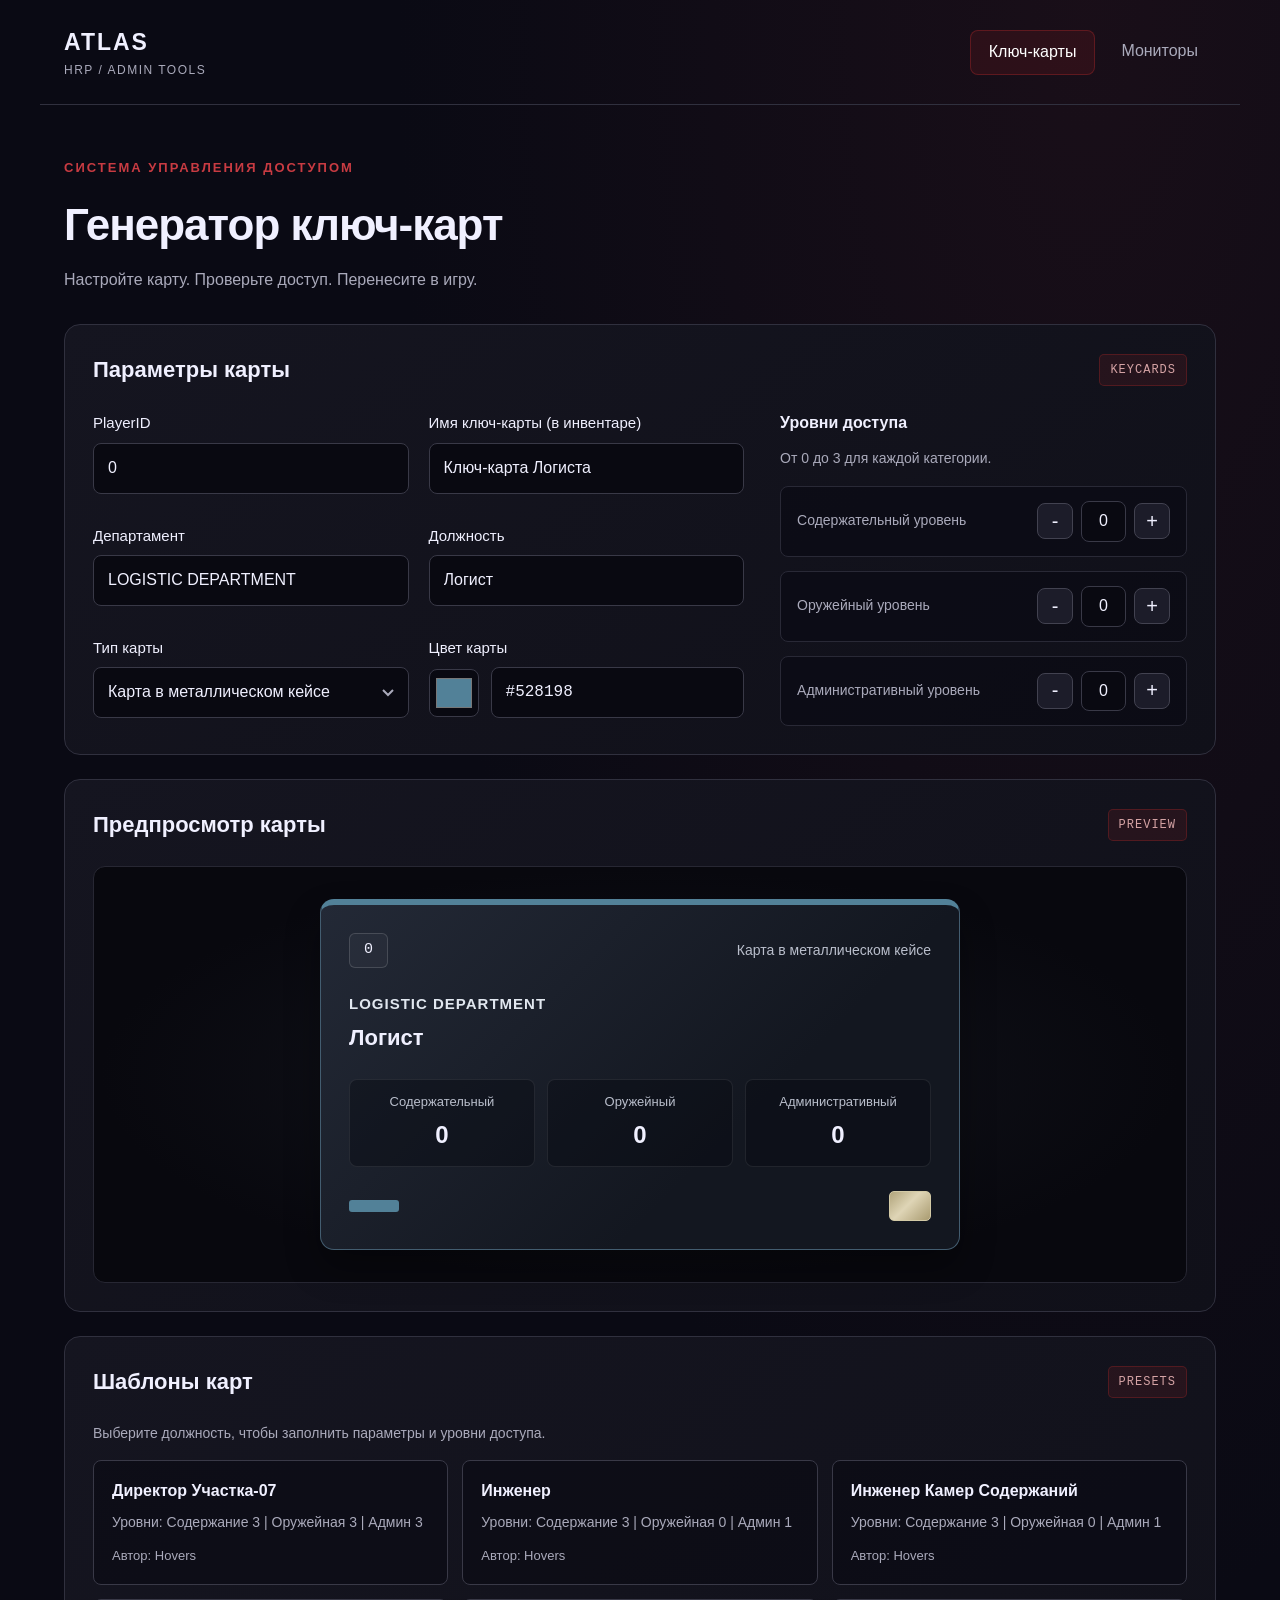
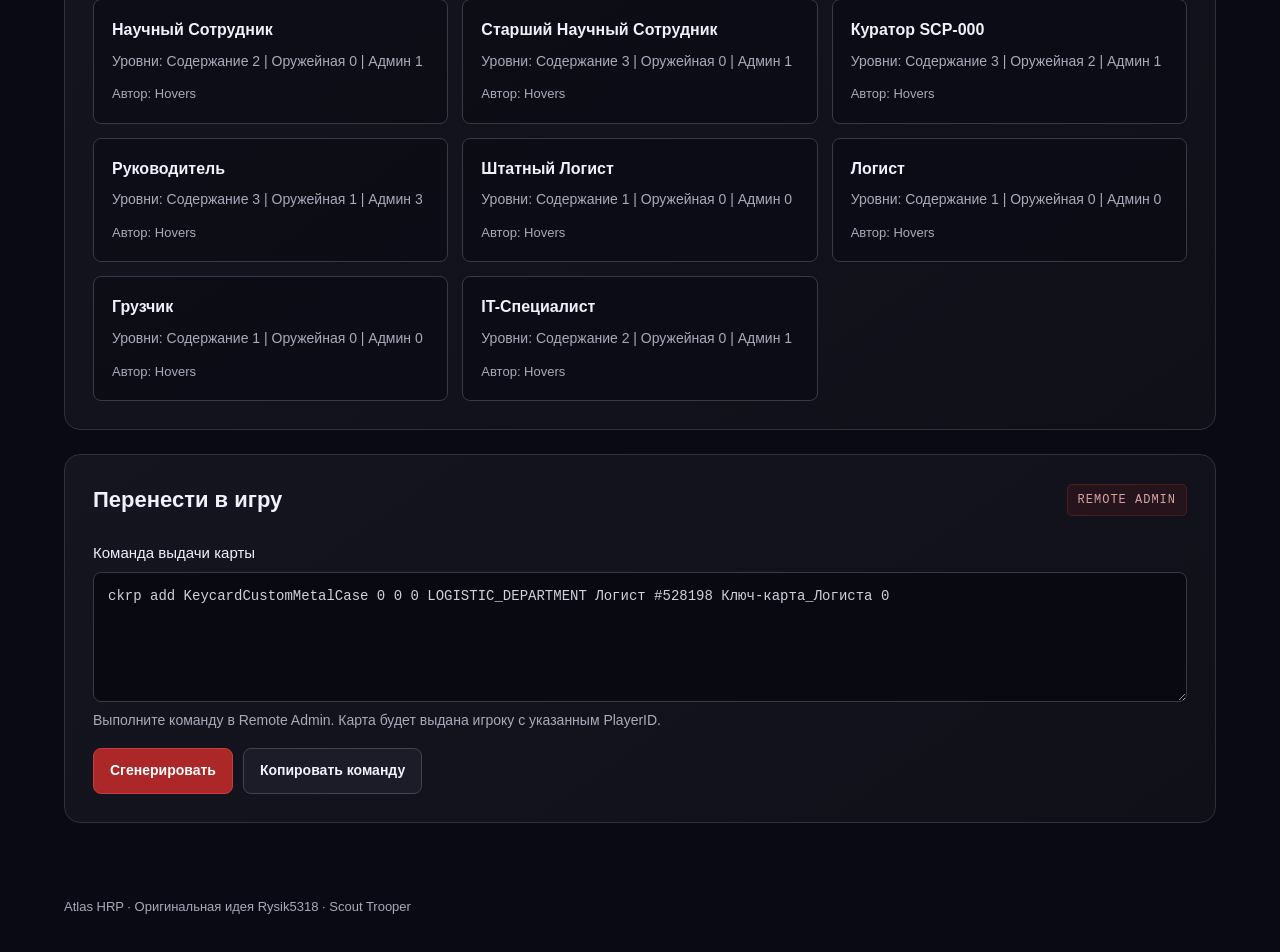
==== index.html @ 67c1f1f6 "Сайт" ====
<!DOCTYPE html>
<html lang="ru">
<head>
  <meta charset="UTF-8">
  <meta name="viewport" content="width=device-width, initial-scale=1.0">
  <meta name="description" content="Генератор ключ-карт Atlas HRP. Параметры, уровни доступа, шаблоны и предпросмотр карты.">
  <title>Генератор ключ-карт | Atlas HRP</title>
  <link rel="stylesheet" href="monitors.css">
  <link rel="stylesheet" href="keycards.css">
  <script defer src="keycards.js"></script>
</head>
<body>
  <header class="page-header">
    <a class="brand" href="index.html">ATLAS <span>HRP / ADMIN TOOLS</span></a>
    <nav aria-label="Инструменты"><a href="index.html" aria-current="page">Ключ-карты</a><a href="monitors.html">Мониторы</a></nav>
  </header>
  <main>
    <div class="intro"><p class="eyebrow">СИСТЕМА УПРАВЛЕНИЯ ДОСТУПОМ</p><h1>Генератор ключ-карт</h1><p>Настройте карту. Проверьте доступ. Перенесите в игру.</p></div>
    <section class="panel" aria-labelledby="card-settings-heading">
      <div class="section-heading"><h2 id="card-settings-heading">Параметры карты</h2><span class="badge">KEYCARDS</span></div>
      <div class="editor-grid card-editor-grid">
        <div class="card-fields">

      <div class="form-group">
        <label class="form-label" for="cardId">PlayerID</label>
        <input type="text" class="form-input" id="cardId" placeholder="0" value="0">
      </div>

      <div class="form-group">
        <label class="form-label" for="keycardName">Имя ключ-карты (в инвентаре)</label>
        <input type="text" class="form-input" id="keycardName" placeholder="Ключ-карта Логиста"
          value="Ключ-карта Логиста">
      </div>

      <div class="form-group">
        <label class="form-label" for="department">Департамент</label>
        <input type="text" class="form-input" id="department" placeholder="Департамент" value="LOGISTIC DEPARTMENT"
          oninput="this.value = this.value.toUpperCase()">
      </div>

      <div class="form-group">
        <label class="form-label" for="position">Должность</label>
        <input type="text" class="form-input" id="position" placeholder="Логист" value="Логист">
      </div>

      <div class="form-group">
        <label class="form-label" for="cardType">Тип карты</label>
        <select class="form-input" id="cardType">
          <option value="KeycardCustomMetalCase">Карта в металлическом кейсе</option>
          <option value="KeycardCustomTaskForce">Карта Оперативных Подразделений</option>
          <option value="KeycardCustomSite02">Карта обычная</option>
        </select>
      </div>

      <div class="form-group">
        <label class="form-label" for="cardColor">Цвет карты</label>
        <div class="color-picker">
          <input type="color" class="color-input" id="cardColor" value="#528198">
          <div class="color-value" id="colorHex">#528198</div>
        </div>
      </div>
    </div>
        <aside class="card-access"><h3>Уровни доступа</h3><p class="hint">От 0 до 3 для каждой категории.</p>

      <div class="access-grid">
        <div class="access-item">
          <label class="access-label" for="containmentLevel">Содержательный уровень</label>
          <div class="level-controls">
            <button class="level-btn" id="minusContainment" aria-label="Уменьшить содержательный уровень">-</button>
            <input type="number" class="level-input" id="containmentLevel" min="0" max="3" value="0">
            <button class="level-btn" id="plusContainment" aria-label="Увеличить содержательный уровень">+</button>
          </div>
        </div>

        <div class="access-item">
          <label class="access-label" for="armoryLevel">Оружейный уровень</label>
          <div class="level-controls">
            <button class="level-btn" id="minusArmory" aria-label="Уменьшить оружейный уровень">-</button>
            <input type="number" class="level-input" id="armoryLevel" min="0" max="3" value="0">
            <button class="level-btn" id="plusArmory" aria-label="Увеличить оружейный уровень">+</button>
          </div>
        </div>

        <div class="access-item">
          <label class="access-label" for="adminLevel">Административный уровень</label>
          <div class="level-controls">
            <button class="level-btn" id="minusAdmin" aria-label="Уменьшить административный уровень">-</button>
            <input type="number" class="level-input" id="adminLevel" min="0" max="3" value="0">
            <button class="level-btn" id="plusAdmin" aria-label="Увеличить административный уровень">+</button>
          </div>
        </div>
      </div>
    </aside>
      </div>
    </section>
    <section class="panel" aria-labelledby="card-preview-heading">
      <div class="section-heading"><h2 id="card-preview-heading">Предпросмотр карты</h2><span class="badge">PREVIEW</span></div>
      <div class="card-preview-stage"><div class="keycard-preview">
        <div class="keycard" id="keycardPreview">
          <div class="keycard-header">
            <div class="keycard-id" id="previewCardId">0</div>
            <div class="keycard-type" id="previewCardType">Карта в металлическом кейсе</div>
          </div>

          <div class="keycard-department" id="previewDepartment">LOGISTIC DEPARTMENT</div>
          <div class="keycard-position" id="previewPosition">Логист</div>

          <div class="keycard-levels">
            <div class="level">
              <div class="level-label">Содержательный</div>
              <div class="level-value" id="previewContainmentLevel">0</div>
            </div>
            <div class="level">
              <div class="level-label">Оружейный</div>
              <div class="level-value" id="previewArmoryLevel">0</div>
            </div>
            <div class="level">
              <div class="level-label">Административный</div>
              <div class="level-value" id="previewAdminLevel">0</div>
            </div>
          </div>

          <div class="keycard-footer">
            <div class="keycard-colors">
              <div class="color-swatch" id="previewColorSwatch" style="background: #528198;"></div>
            </div>
            <div class="keycard-chip"></div>
          </div>
        </div>
      </div>

</div>
    </section>
    <section class="panel" aria-labelledby="card-presets-heading">
      <div class="section-heading"><h2 id="card-presets-heading">Шаблоны карт</h2><span class="badge">PRESETS</span></div>
      <p class="hint">Выберите должность, чтобы заполнить параметры и уровни доступа.</p>
      <div class="presets-grid" id="presetsContainer"><div class="presets-loading">Загрузка шаблонов...</div></div>
    </section>
    <section class="panel" aria-labelledby="card-result-heading">
      <div class="section-heading"><h2 id="card-result-heading">Перенести в игру</h2><span class="badge">REMOTE ADMIN</span></div>
      <label for="result">Команда выдачи карты</label>
      <textarea id="result" rows="4" readonly spellcheck="false" placeholder="Здесь появится команда выдачи ключ-карты"></textarea>
      <p class="hint">Выполните команду в Remote Admin. Карта будет выдана игроку с указанным PlayerID.</p>
      <div class="button-row"><button class="button primary" id="generateBtn">Сгенерировать</button><button class="button secondary" id="copyBtn">Копировать команду</button></div>
    </section>
  </main>
  <footer>Atlas HRP · Оригинальная идея Rysik5318 · Scout Trooper</footer>
</body>
</html>
---- monitors.css ----
:root {
  color-scheme: dark;
  --bg: #0a0a14;
  --panel: #12121d;
  --text: #f0f0ff;
  --muted: #aaaabb;
  --accent: #c83b42;
  --border: #30303e;
}

* {
  box-sizing: border-box;
}

body {
  margin: 0;
  background: radial-gradient(ellipse at 85% 0, #30151f66,transparent 45%),var(--bg);
  color: var(--text);
  font: 16px/1.55 'Segoe UI',sans-serif;
}

a {
  color: inherit;
}

button,input,textarea,select {
  font: inherit;
}

button,a,input,textarea,select {
  outline-offset: 4px;
}

button {
  cursor: pointer;
}

button:disabled {
  opacity: .5;
  cursor: not-allowed;
}

[hidden] {
  display: none!important;
}

.page-header {
  max-width: 1200px;
  margin: auto;
  padding: 25px 24px;
  display: flex;
  justify-content: space-between;
  align-items: center;
  gap: 24px;
  border-bottom: 1px solid var(--border);
}

.brand {
  font-size: 23px;
  font-weight: 800;
  letter-spacing: 2px;
  text-decoration: none;
}

.brand span {
  display: block;
  color: var(--muted);
  font-size: 12px;
  font-weight: 500;
  letter-spacing: 1.5px;
}

nav {
  display: flex;
  gap: 8px;
}

nav a {
  padding: 9px 18px;
  border-radius: 8px;
  text-decoration: none;
  color: var(--muted);
  font-size: 16px;
}

nav a[aria-current] {
  background: #ab272825;
  color: #fff;
  border: 1px solid #ab272866;
}

main {
  max-width: 1200px;
  margin: auto;
  padding: 40px 24px;
}

.intro {
  margin: 0 0 32px;
}

.eyebrow {
  color: var(--accent);
  font-size: 13px;
  font-weight: 700;
  letter-spacing: 2px;
}

h1 {
  font-size: clamp(30px,4vw,44px);
  margin: 8px 0;
  font-weight: 700;
  letter-spacing: -1px;
}

.intro>p:last-child {
  color: var(--muted);
  margin: 8px 0;
}

h2 {
  font-size: 22px;
  margin: 0;
}

h3 {
  font-size: 16px;
  margin: 0 0 12px;
}

.panel {
  background: linear-gradient(145deg,#151520,#101019);
  border: 1px solid var(--border);
  border-radius: 16px;
  padding: 28px;
  margin-bottom: 24px;
}

.section-heading {
  display: flex;
  justify-content: space-between;
  align-items: center;
  gap: 16px;
  margin-bottom: 24px;
}

.badge {
  font: 12px/1.5 monospace;
  letter-spacing: 1px;
  color: #d5a3a5;
  background: #ab272822;
  padding: 6px 10px;
  border: 1px solid #ab272855;
  border-radius: 5px;
}

.editor-grid {
  display: grid;
  grid-template-columns: minmax(0,1.6fr) minmax(0,1fr);
  gap: 36px;
}

.fields,.settings {
  min-width: 0;
}

label {
  display: block;
  font-size: 15px;
  font-weight: 500;
  margin: 18px 0 8px;
}

.fields>label:first-child,.settings>label:first-child {
  margin-top: 0;
}

input:not([type=checkbox]):not([type=color]),select,textarea {
  display: block;
  width: 100%;
  border: 1px solid #393947;
  border-radius: 8px;
  background: #090911;
  color: var(--text);
  padding: 12px 14px;
  min-width: 0;
}

textarea {
  resize: vertical;
  min-height: 65px;
  line-height: 1.55;
}

textarea[readonly] {
  color: #d1d1df;
  font: 14px/1.7 Consolas,monospace;
  min-height: 185px;
}

input:focus,textarea:focus,select:focus {
  border-color: var(--accent);
}

input[aria-invalid=true] {
  border-color: #ff6b6b;
}

.hint {
  font-size: 14px;
  color: var(--muted);
  margin: 8px 0 16px;
}

.color-row {
  display: flex;
  gap: 10px;
  align-items: center;
}

input[type=color] {
  width: 50px;
  height: 48px;
  padding: 4px;
  background: #090911;
  border: 1px solid #393947;
  border-radius: 8px;
  flex-shrink: 0;
  cursor: pointer;
}

.tag-help {
  padding: 18px;
  background: #09091188;
  border: 1px solid #292936;
  border-radius: 8px;
  margin: 24px 0;
}

.tag-help p {
  font-size: 14px;
  margin: 6px 0;
}

code {
  color: #e7b7b9;
  font-family: Consolas,monospace;
}

.button-row {
  display: flex;
  gap: 10px;
  flex-wrap: wrap;
}

.button {
  border-radius: 8px;
  border: 1px solid #424250;
  padding: 11px 16px;
  font-size: 14px;
  font-weight: 600;
  transition: background .15s;
}

.secondary {
  background: #1c1c29;
  color: var(--text);
}

.secondary:hover {
  background: #30303e;
}

.primary {
  background: #ab2728;
  border-color: #c83b42;
  color: white;
}

.primary:hover {
  background: #c2343c;
}

.export-grid {
  display: grid;
  grid-template-columns: 1fr 1fr;
  gap: 28px;
}

.export-grid label {
  margin-top: 0;
}

#monitor-status {
  min-height: 24px;
  color: #b8dcb0;
}

footer {
  max-width: 1200px;
  margin: 0 auto;
  padding: 10px 24px 35px;
  color: var(--muted);
  font-size: 13px;
}

select {
  appearance: none;
  background-image: url("data:image/svg+xml,%3Csvg xmlns='http://www.w3.org/2000/svg' width='12' height='8'%3E%3Cpath d='m1 1 5 5 5-5' fill='none' stroke='%23aaaabb' stroke-width='2'/%3E%3C/svg%3E")!important;
  background-repeat: no-repeat!important;
  background-position: right 14px center!important;
  padding-right: 34px;
}

@media(max-width:720px) {
  .page-header {
    align-items: flex-start;
    flex-direction: column;
    gap: 16px;
  }
  main {
    padding: 28px 16px;
  }
  .panel {
    padding: 20px;
  }
  .editor-grid,.export-grid {
    grid-template-columns: 1fr;
    gap: 24px;
  }
  .section-heading {
    align-items: flex-start;
  }
  h2 {
    font-size: 19px;
  }
  .badge {
    font-size: 11px;
  }
  nav {
    width: 100%;
  }
  nav a {
    flex: 1;
    text-align: center;
  }
  .button {
    min-height: 44px;
  }
}

/* In-game display: a flat screen, emblem above the two message bands. */
.simulation-stage {
  padding: 24px;
  background: #08080e;
  border: 1px solid #272733;
  border-radius: 12px;
}

.monitor-case {
  max-width: 960px;
  margin: auto;
  padding: 5px 6px;
  background: #555854;
  border: 1px solid #777a76;
  border-radius: 0;
  box-shadow: 0 12px 30px #0005;
}

.monitor-screen {
  --screen-color: #dce6e6;
  position: relative;
  aspect-ratio: 1.91;
  container-type: inline-size;
  background: var(--screen-color);
  overflow: hidden;
  color: #fff;
  font-family: Arial, Helvetica, sans-serif;
}

.scp-emblem {
  position: absolute;
  top: 10.5%;
  left: 36.5%;
  width: 27%;
  height: 50%;
  color: #696d69;
}

.screen-qr {
  position: absolute;
  top: .5%;
  right: .5%;
  width: 5.5%;
  line-height: 0;
}

.screen-qr img {
  width: 100%;
  height: auto;
  mix-blend-mode: multiply;
}

.title-band {
  position: absolute;
  top: 66.3%;
  left: 16.5%;
  right: 15.5%;
  min-height: 8.2%;
  background: #41423e;
  text-align: center;
  overflow: hidden;
}

.preview-title {
  padding: 0 .5%;
  font-size: 4.5cqw;
  line-height: 1;
  font-weight: 400;
  white-space: pre-wrap;
  overflow-wrap: anywhere;
}

.content-band {
  position: absolute;
  top: 80.8%;
  left: 3%;
  right: 2%;
  bottom: 1.8%;
  background: #3d3e39;
  text-align: center;
  overflow: hidden;
}

.preview-content {
  font-size: 3.8cqw;
  line-height: 1.15;
  font-weight: 400;
  white-space: pre-wrap;
  overflow-wrap: anywhere;
}

@media (max-width: 720px) {
  .simulation-stage {
    padding: 12px 6px;
  }
  .monitor-case {
    padding: 3px;
  }
}
---- keycards.css ----
/* Page-specific components share the editor shell and controls with monitors.css. */
.card-fields {
  display: grid;
  grid-template-columns: repeat(2, minmax(0, 1fr));
  gap: 22px 20px;
}

.card-fields .form-group {
  min-width: 0;
}

.card-fields label {
  margin-top: 0;
}

.color-picker {
  display: flex;
  gap: 12px;
  align-items: center;
}

.color-value {
  padding: 12px 14px;
  flex: 1;
  border: 1px solid #393947;
  border-radius: 8px;
  background: #090911;
  font: 16px/1.55 Consolas, monospace;
}

.access-grid {
  display: grid;
  gap: 14px;
}

.access-item {
  padding: 14px 16px;
  background: #09091188;
  border: 1px solid #292936;
  border-radius: 8px;
  display: flex;
  align-items: center;
  justify-content: space-between;
  gap: 14px;
}

.access-label {
  font-size: 14px;
  margin: 0;
  color: var(--muted);
}

.level-controls {
  display: flex;
  align-items: center;
  gap: 8px;
  flex-shrink: 0;
}

.level-controls input.level-input {
  width: 45px;
  padding: 7px 0;
  text-align: center;
  appearance: textfield;
  -moz-appearance: textfield;
}

.level-input::-webkit-inner-spin-button, .level-input::-webkit-outer-spin-button {
  appearance: none;
  margin: 0;
}

.level-btn {
  width: 36px;
  height: 36px;
  border-radius: 8px;
  border: 1px solid #424250;
  background: #1c1c29;
  color: var(--text);
  font-size: 20px;
}

.level-btn:hover {
  background: #30303e;
}

.card-preview-stage {
  padding: 32px 24px;
  border: 1px solid #272733;
  border-radius: 12px;
  background: radial-gradient(ellipse at center, #272c3755, transparent 70%), #08080e;
}

.keycard-preview {
  max-width: 640px;
  margin: auto;
}

.keycard {
  --card-accent: #528198;
  position: relative;
  overflow: hidden;
  padding: 28px;
  border: 1px solid color-mix(in srgb, var(--card-accent) 55%, #30303e);
  border-top: 6px solid var(--card-accent);
  border-radius: 14px;
  background: linear-gradient(135deg, #232936, #131720 65%);
  box-shadow: 0 18px 35px #0005;
}

.keycard-header {
  display: flex;
  justify-content: space-between;
  align-items: center;
  gap: 16px;
  margin-bottom: 24px;
}

.keycard-id {
  padding: 5px 14px;
  border: 1px solid #ffffff25;
  border-radius: 6px;
  background: #ffffff08;
  font: 15px/1.5 Consolas, monospace;
  overflow-wrap: anywhere;
  min-width: 0;
}

.keycard-type {
  font-size: 14px;
  text-align: right;
  color: #b9becb;
}

.keycard-department {
  margin-bottom: 6px;
  font-size: 15px;
  font-weight: 700;
  letter-spacing: 1px;
  color: #e1e7ef;
  overflow-wrap: anywhere;
}

.keycard-position {
  margin-bottom: 24px;
  font-size: 22px;
  font-weight: 600;
  overflow-wrap: anywhere;
}

.keycard-levels {
  display: grid;
  grid-template-columns: repeat(3, minmax(0,1fr));
  gap: 12px;
  margin-bottom: 24px;
}

.level {
  border: 1px solid #ffffff15;
  border-radius: 8px;
  padding: 12px 8px;
  text-align: center;
  background: #06091166;
}

.level-label {
  font-size: 13px;
  color: #b9becb;
  overflow-wrap: anywhere;
}

.level-value {
  margin-top: 4px;
  font-size: 24px;
  font-weight: 700;
}

.keycard-footer {
  display: flex;
  justify-content: space-between;
  align-items: center;
  gap: 16px;
}

.color-swatch {
  width: 50px;
  height: 12px;
  border-radius: 3px;
}

.keycard-chip {
  width: 42px;
  height: 30px;
  border-radius: 5px;
  border: 1px solid #d3caa6;
  background: linear-gradient(135deg, #b1a47b, #dfd5b6 45%, #a99b70);
}

.keycard-author {
  font-size: 13px;
  color: #b9becb;
  margin-top: 14px;
}

.presets-grid {
  display: grid;
  grid-template-columns: repeat(3, minmax(0, 1fr));
  gap: 14px;
}

.preset-item {
  display: block;
  width: 100%;
  text-align: left;
  color: var(--text);
  background: #09091188;
  padding: 18px;
  border: 1px solid #393947;
  border-radius: 8px;
}

.preset-item:hover, .preset-item:focus-visible {
  border-color: var(--accent);
  background: #ab272815;
}

.preset-name {
  font-size: 16px;
  font-weight: 600;
  margin-bottom: 8px;
}

.preset-details {
  font-size: 14px;
  color: var(--muted);
}

.preset-author {
  font-size: 13px;
  color: var(--muted);
  margin-top: 12px;
}

.presets-loading {
  color: var(--muted);
}

.presets-error {
  color: #ff6b6b;
}

#result {
  min-height: 130px;
}

#copyBtn {
  display: inline-flex;
  align-items: center;
  gap: 8px;
}

@media (max-width: 1000px) {
  .card-editor-grid {
    grid-template-columns: 1fr;
    gap: 28px;
  }
  .presets-grid {
    grid-template-columns: repeat(2, minmax(0, 1fr));
  }
}

@media (max-width: 600px) {
  .card-fields, .presets-grid {
    grid-template-columns: 1fr;
  }
  .card-preview-stage {
    padding: 20px 8px;
  }
  .keycard {
    padding: 18px 12px;
  }
  .keycard-header {
    gap: 10px;
  }
  .keycard-type {
    font-size: 13px;
  }
  .keycard-levels {
    gap: 6px;
  }
  .level {
    padding: 10px 3px;
  }
  .level-label {
    font-size: 12px;
  }
}
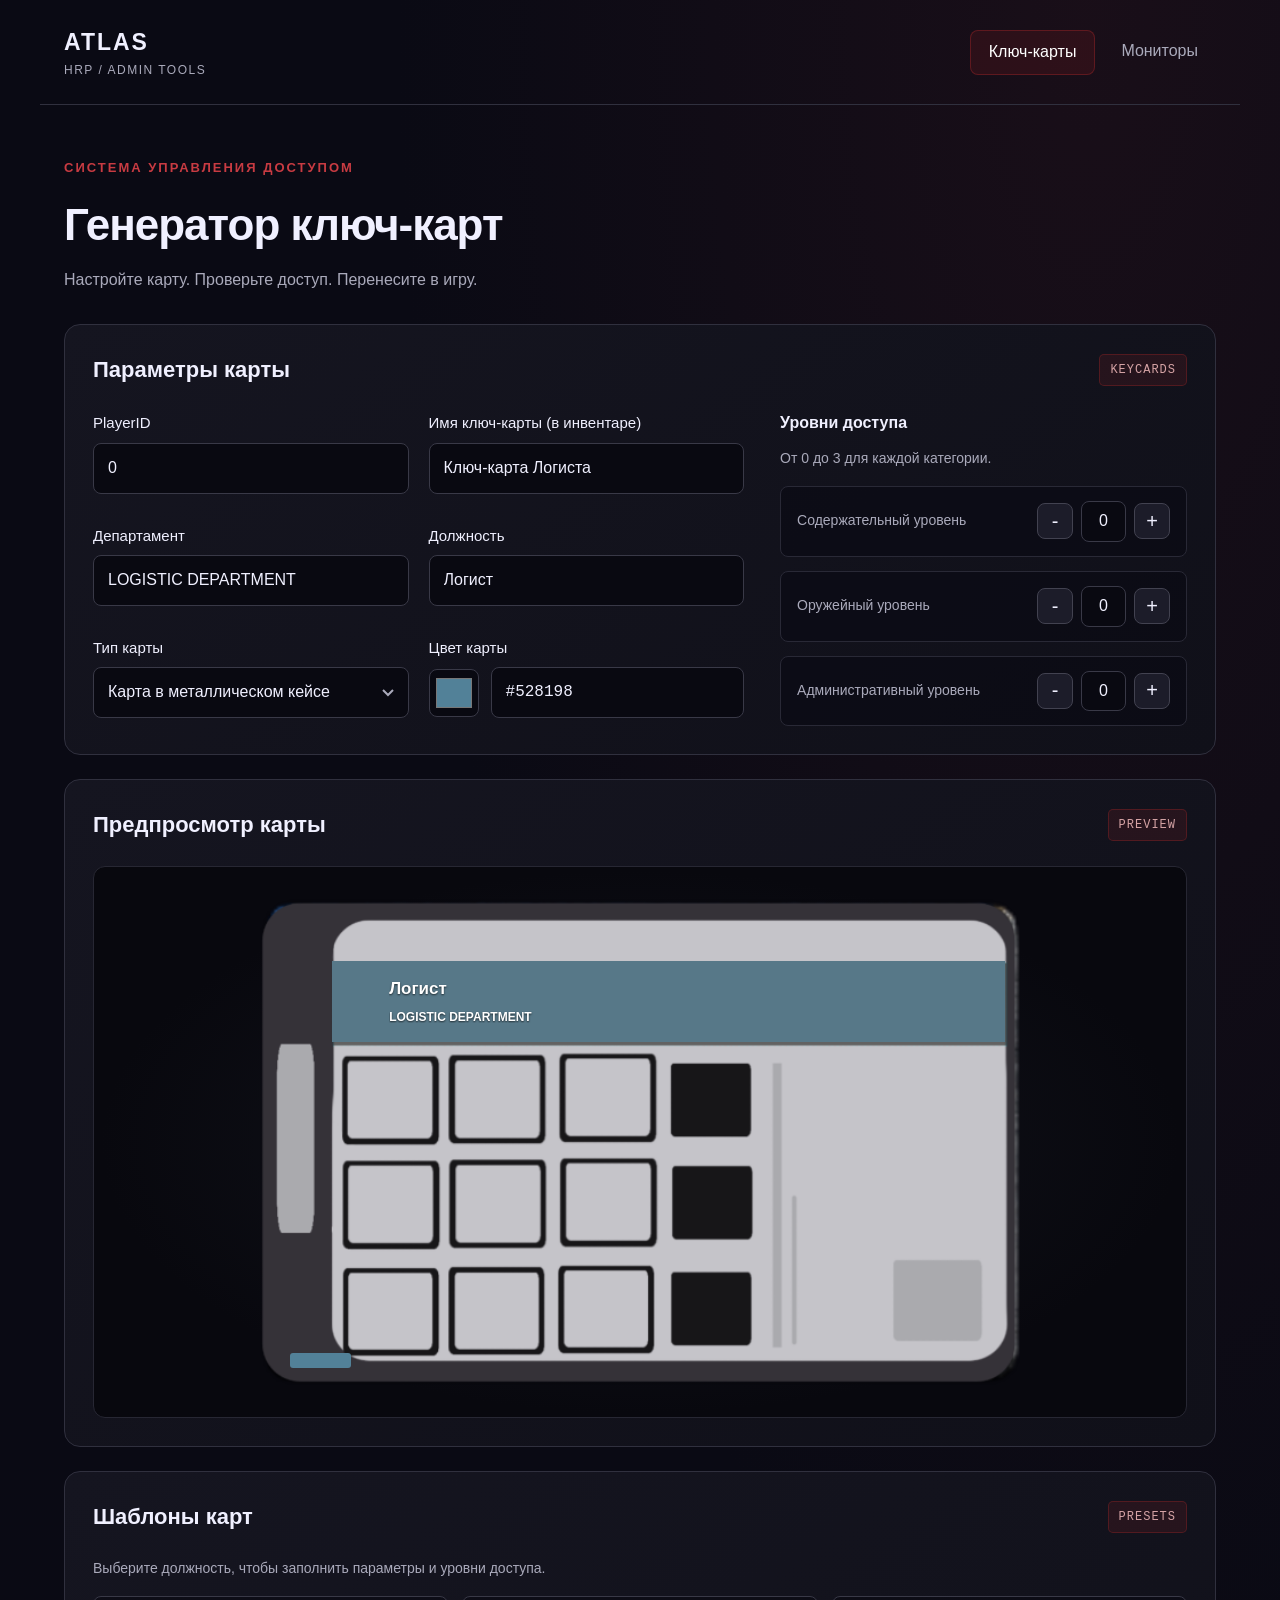
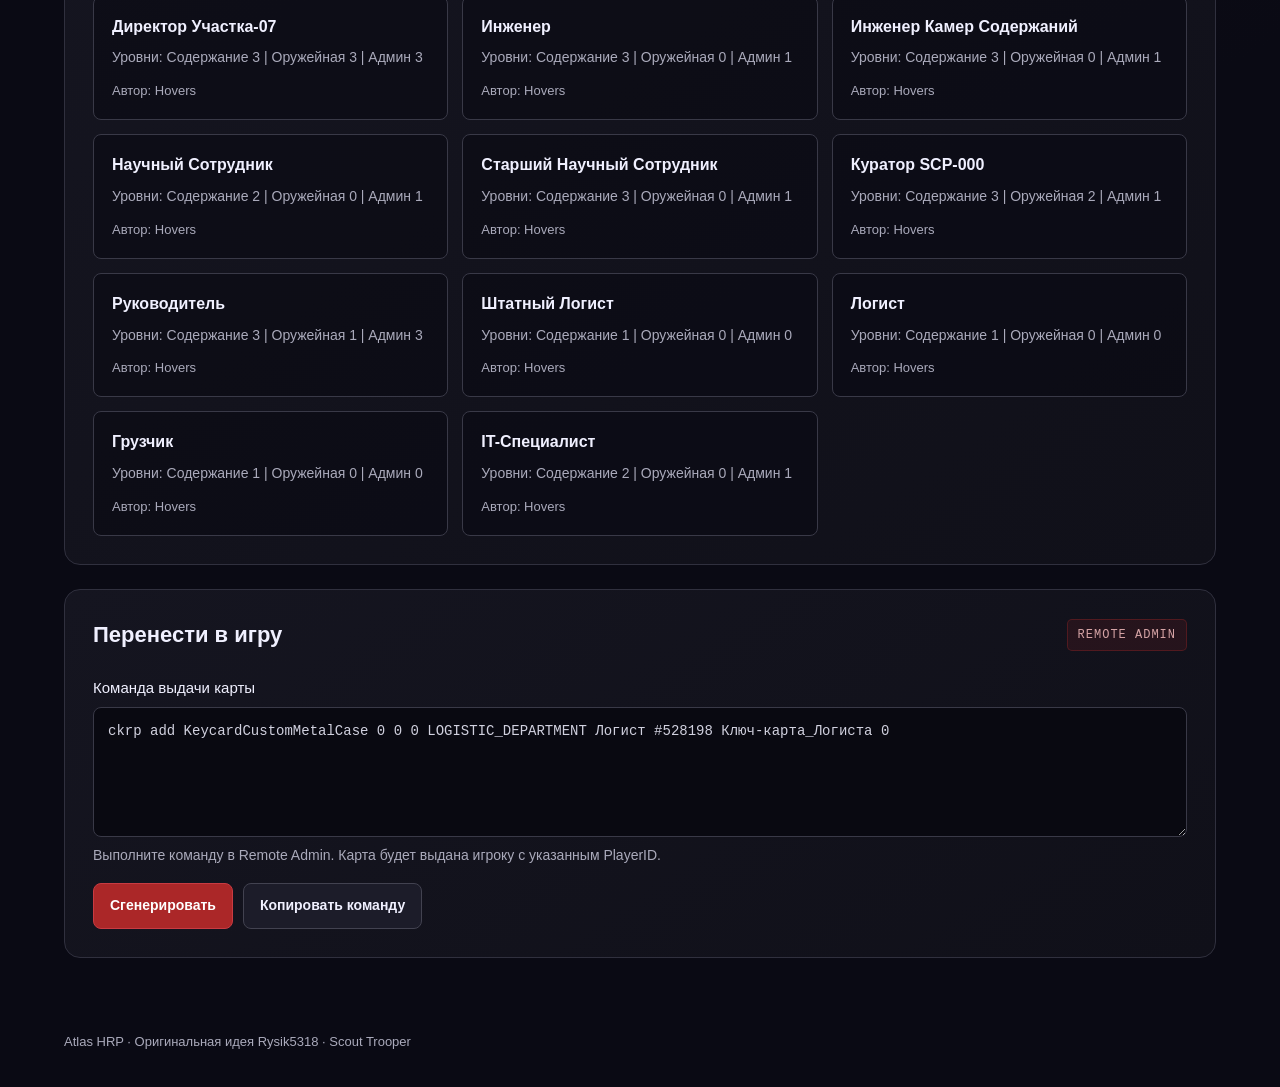
==== commit 45c88445: "обновка" ====
--- a/index.html
+++ b/index.html
@@ -97,35 +97,24 @@
       <div class="section-heading"><h2 id="card-preview-heading">Предпросмотр карты</h2><span class="badge">PREVIEW</span></div>
       <div class="card-preview-stage"><div class="keycard-preview">
         <div class="keycard" id="keycardPreview">
-          <div class="keycard-header">
-            <div class="keycard-id" id="previewCardId">0</div>
-            <div class="keycard-type" id="previewCardType">Карта в металлическом кейсе</div>
+          <img class="keycard-art" id="keycardArt" src="assets/keycard-metal-case.png" alt="">
+          <div class="keycard-color-band" aria-hidden="true"></div>
+          <div class="keycard-text-lines">
+            <div class="keycard-position" id="previewPosition">Должность</div>
+            <div class="keycard-department" id="previewDepartment">Департамент</div>
           </div>
-
-          <div class="keycard-department" id="previewDepartment">LOGISTIC DEPARTMENT</div>
-          <div class="keycard-position" id="previewPosition">Логист</div>
-
-          <div class="keycard-levels">
-            <div class="level">
-              <div class="level-label">Содержательный</div>
-              <div class="level-value" id="previewContainmentLevel">0</div>
-            </div>
-            <div class="level">
-              <div class="level-label">Оружейный</div>
-              <div class="level-value" id="previewArmoryLevel">0</div>
-            </div>
-            <div class="level">
-              <div class="level-label">Административный</div>
-              <div class="level-value" id="previewAdminLevel">0</div>
-            </div>
+          <div class="keycard-access-grid" aria-label="Уровни доступа">
+            <span class="access-slot" data-access="admin" data-level="1"></span>
+            <span class="access-slot" data-access="admin" data-level="2"></span>
+            <span class="access-slot" data-access="admin" data-level="3"></span>
+            <span class="access-slot" data-access="armory" data-level="1"></span>
+            <span class="access-slot" data-access="armory" data-level="2"></span>
+            <span class="access-slot" data-access="armory" data-level="3"></span>
+            <span class="access-slot" data-access="containment" data-level="1"></span>
+            <span class="access-slot" data-access="containment" data-level="2"></span>
+            <span class="access-slot" data-access="containment" data-level="3"></span>
           </div>
-
-          <div class="keycard-footer">
-            <div class="keycard-colors">
-              <div class="color-swatch" id="previewColorSwatch" style="background: #528198;"></div>
-            </div>
-            <div class="keycard-chip"></div>
-          </div>
+          <div class="keycard-color-mark" id="previewColorSwatch"></div>
         </div>
       </div>
 
--- a/keycards.css
+++ b/keycards.css
@@ -1,4 +1,31 @@
 /* Page-specific components share the editor shell and controls with monitors.css. */
+:root {
+  /* Fill coordinates and sizes are percentages of each card image. */
+  --standard-admin-1-left: 34.7%;
+  --standard-admin-2-left: 18.4%;
+  --standard-admin-3-left: 2.6%;
+  --standard-admin-top: 32.4%;
+  --standard-armory-top: 56.5%;
+  --standard-containment-top: 80.3%;
+  --standard-fill-width: 12%;
+  --standard-fill-height: 16.6%;
+
+/* Metal case card has a different layout, so we need separate variables for it. */
+  
+  --metal-admin-1-left: 40.3%;
+  --metal-admin-2-left: 25.7%;
+  --metal-admin-3-left: 11.6%;
+  --metal-admin-top: 34.1%;
+  --metal-armory-top: 55.6%;
+  --metal-containment-top: 77.6%;
+  --metal-fill-width: 10.5%;
+  --metal-fill-height: 14.5%;
+  --metal-band-left: 9.5%;
+  --metal-band-right: 2%;
+  --metal-band-top: 12.6%;
+  --metal-band-height: 16.8%;
+}
+
 .card-fields {
   display: grid;
   grid-template-columns: repeat(2, minmax(0, 1fr));
@@ -92,108 +119,227 @@
 }
 
 .keycard-preview {
-  max-width: 640px;
+  max-width: 760px;
   margin: auto;
 }
 
 .keycard {
   --card-accent: #528198;
   position: relative;
+  width: 100%;
+  aspect-ratio: 1.53;
   overflow: hidden;
-  padding: 28px;
-  border: 1px solid color-mix(in srgb, var(--card-accent) 55%, #30303e);
-  border-top: 6px solid var(--card-accent);
-  border-radius: 14px;
-  background: linear-gradient(135deg, #232936, #131720 65%);
-  box-shadow: 0 18px 35px #0005;
-}
-
-.keycard-header {
+  color: #24242a;
+}
+
+.keycard-art {
+  position: absolute;
+  inset: 0;
+  width: 100%;
+  height: 100%;
+  object-fit: fill;
+}
+
+.keycard-color-band {
+  position: absolute;
+  z-index: 1;
+  top: 10%;
+  left: 0;
+  width: 100%;
+  height: 19%;
+  overflow: hidden;
+  background: var(--card-accent);
+}
+
+.keycard-text-lines {
+  position: absolute;
+  z-index: 2;
+  top: 13%;
+  left: 8%;
+  right: 8%;
+  height: 14%;
   display: flex;
-  justify-content: space-between;
-  align-items: center;
-  gap: 16px;
-  margin-bottom: 24px;
-}
-
-.keycard-id {
-  padding: 5px 14px;
-  border: 1px solid #ffffff25;
-  border-radius: 6px;
-  background: #ffffff08;
-  font: 15px/1.5 Consolas, monospace;
-  overflow-wrap: anywhere;
-  min-width: 0;
-}
-
-.keycard-type {
-  font-size: 14px;
-  text-align: right;
-  color: #b9becb;
-}
-
+  flex-direction: column;
+  justify-content: space-around;
+  overflow: hidden;
+  color: #fff;
+  text-align: left;
+  text-shadow: 0 1px 2px #000a;
+}
+
+.keycard-position,
 .keycard-department {
-  margin-bottom: 6px;
-  font-size: 15px;
+  margin: 0;
+  overflow: hidden;
+  text-overflow: ellipsis;
+  white-space: nowrap;
+}
+
+.keycard-position {
+  font-size: clamp(10px, 1.8vw, 17px);
   font-weight: 700;
-  letter-spacing: 1px;
-  color: #e1e7ef;
-  overflow-wrap: anywhere;
-}
-
-.keycard-position {
-  margin-bottom: 24px;
-  font-size: 22px;
+  line-height: 1;
+}
+
+.keycard-department {
+  font-size: clamp(8px, 1.3vw, 12px);
   font-weight: 600;
-  overflow-wrap: anywhere;
-}
-
-.keycard-levels {
-  display: grid;
-  grid-template-columns: repeat(3, minmax(0,1fr));
-  gap: 12px;
-  margin-bottom: 24px;
-}
-
-.level {
-  border: 1px solid #ffffff15;
-  border-radius: 8px;
-  padding: 12px 8px;
-  text-align: center;
-  background: #06091166;
-}
-
-.level-label {
-  font-size: 13px;
-  color: #b9becb;
-  overflow-wrap: anywhere;
-}
-
-.level-value {
-  margin-top: 4px;
-  font-size: 24px;
-  font-weight: 700;
-}
-
-.keycard-footer {
-  display: flex;
-  justify-content: space-between;
-  align-items: center;
-  gap: 16px;
-}
-
-.color-swatch {
-  width: 50px;
-  height: 12px;
+  line-height: 1;
+}
+
+.keycard-access-grid {
+  position: absolute;
+  z-index: 2;
+  inset: 0;
+}
+
+.access-slot {
+  position: absolute;
+  width: var(--standard-fill-width);
+  height: var(--standard-fill-height);
+  border-radius: 8%;
+}
+
+.access-slot::before {
+  content: "";
+  position: absolute;
+  top: 0;
+  left: 5%;
+  width: 90%;
+  height: 100%;
+  border-radius: 50%;
+}
+
+.access-slot[data-active="true"]::before {
+  background: var(--card-accent);
+}
+
+.access-slot[data-level="1"] {
+  left: var(--standard-admin-1-left);
+}
+
+.access-slot[data-level="2"] {
+  left: var(--standard-admin-2-left);
+}
+
+.access-slot[data-level="3"] {
+  left: var(--standard-admin-3-left);
+}
+
+.access-slot[data-access="admin"] {
+  top: var(--standard-admin-top);
+}
+
+.access-slot[data-access="armory"] {
+  top: var(--standard-armory-top);
+}
+
+.access-slot[data-access="containment"] {
+  top: var(--standard-containment-top);
+}
+
+.access-slot[data-access="admin"][data-level="1"] {
+  left: calc(var(--standard-admin-1-left) + 0.1%);
+  top: calc(var(--standard-admin-top) - 0.2%);
+}
+
+.access-slot[data-access="armory"][data-level="1"],
+.access-slot[data-access="containment"][data-level="1"] {
+  left: calc(var(--standard-admin-1-left) + 0.3%);
+}
+
+.access-slot[data-access="armory"][data-level="1"] {
+  top: calc(var(--standard-armory-top) - 0.2%);
+}
+
+.access-slot[data-access="containment"][data-level="1"] {
+  top: calc(var(--standard-containment-top) - 0.2%);
+}
+
+.keycard-color-mark {
+  position: absolute;
+  z-index: 2;
+  bottom: 3.5%;
+  left: 4%;
+  width: 8%;
+  height: 3%;
   border-radius: 3px;
-}
-
-.keycard-chip {
-  width: 42px;
-  height: 30px;
-  border-radius: 5px;
-  border: 1px solid #d3caa6;
-  background: linear-gradient(135deg, #b1a47b, #dfd5b6 45%, #a99b70);
+  display: none;
+}
+
+.keycard[data-card-type="KeycardCustomMetalCase"] {
+  aspect-ratio: 1.566;
+}
+
+.keycard[data-card-type="KeycardCustomMetalCase"] .keycard-color-mark {
+  display: block;
+}
+
+.keycard[data-card-type="KeycardCustomMetalCase"] .keycard-color-band {
+  top: var(--metal-band-top);
+  left: var(--metal-band-left);
+  right: var(--metal-band-right);
+  width: auto;
+  height: var(--metal-band-height);
+  background: color-mix(in srgb, var(--card-accent) 70%, #626262);
+}
+
+.keycard[data-card-type="KeycardCustomMetalCase"] .keycard-text-lines {
+  top: 15%;
+  left: 17%;
+  right: 25%;
+  height: 12%;
+}
+
+.keycard[data-card-type="KeycardCustomMetalCase"] .keycard-access-grid {
+  inset: 0;
+}
+
+.keycard[data-card-type="KeycardCustomMetalCase"] .access-slot {
+  width: var(--metal-fill-width);
+  height: var(--metal-fill-height);
+}
+
+.keycard[data-card-type="KeycardCustomMetalCase"] .access-slot[data-level="1"] {
+  left: var(--metal-admin-1-left);
+}
+
+.keycard[data-card-type="KeycardCustomMetalCase"] .access-slot[data-level="2"] {
+  left: var(--metal-admin-2-left);
+}
+
+.keycard[data-card-type="KeycardCustomMetalCase"] .access-slot[data-level="3"] {
+  left: var(--metal-admin-3-left);
+}
+
+.keycard[data-card-type="KeycardCustomMetalCase"] .access-slot[data-access="admin"] {
+  top: var(--metal-admin-top);
+}
+
+.keycard[data-card-type="KeycardCustomMetalCase"] .access-slot[data-access="armory"] {
+  top: var(--metal-armory-top);
+}
+
+.keycard[data-card-type="KeycardCustomMetalCase"] .access-slot[data-access="containment"] {
+  top: var(--metal-containment-top);
+}
+
+.keycard[data-card-type="KeycardCustomMetalCase"] .access-slot[data-access="admin"][data-level="1"] {
+  left: calc(var(--metal-admin-1-left) + 0.1%);
+  top: calc(var(--metal-admin-top) - 0.2%);
+}
+
+.keycard[data-card-type="KeycardCustomMetalCase"] .access-slot[data-access="armory"][data-level="1"],
+.keycard[data-card-type="KeycardCustomMetalCase"] .access-slot[data-access="containment"][data-level="1"] {
+  left: calc(var(--metal-admin-1-left) + 0.3%);
+}
+
+.keycard[data-card-type="KeycardCustomMetalCase"] .access-slot[data-access="armory"][data-level="1"] {
+  top: calc(var(--metal-armory-top) - 0.2%);
+}
+
+.keycard[data-card-type="KeycardCustomMetalCase"] .access-slot[data-access="containment"][data-level="1"] {
+  top: calc(var(--metal-containment-top) - 0.2%);
 }
 
 .keycard-author {
@@ -276,23 +422,10 @@
   .card-preview-stage {
     padding: 20px 8px;
   }
-  .keycard {
-    padding: 18px 12px;
-  }
-  .keycard-header {
-    gap: 10px;
-  }
-  .keycard-type {
-    font-size: 13px;
-  }
-  .keycard-levels {
-    gap: 6px;
-  }
-  .level {
-    padding: 10px 3px;
-  }
-  .level-label {
-    font-size: 12px;
-  }
-}
-
+  .keycard-position {
+    font-size: clamp(9px, 2vw, 12px);
+  }
+  .keycard-department {
+    font-size: clamp(7px, 1.5vw, 10px);
+  }
+}
